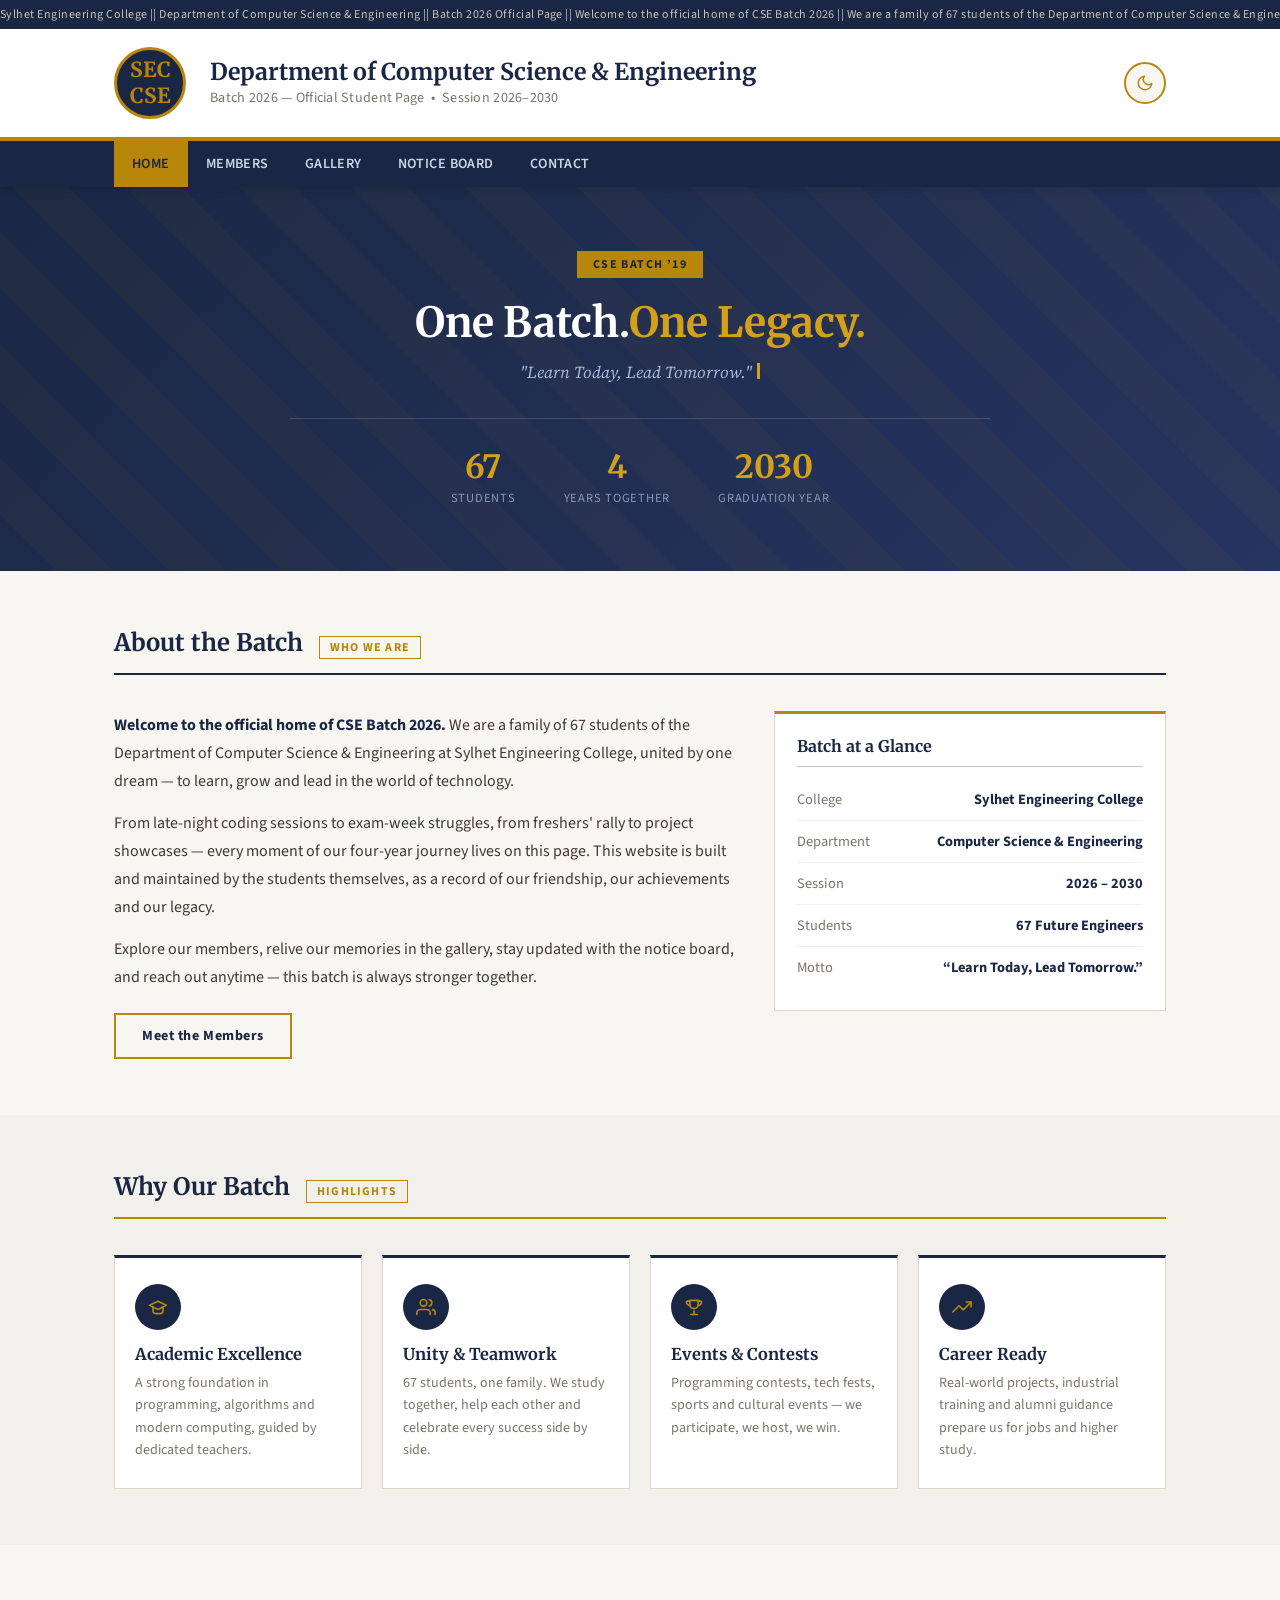
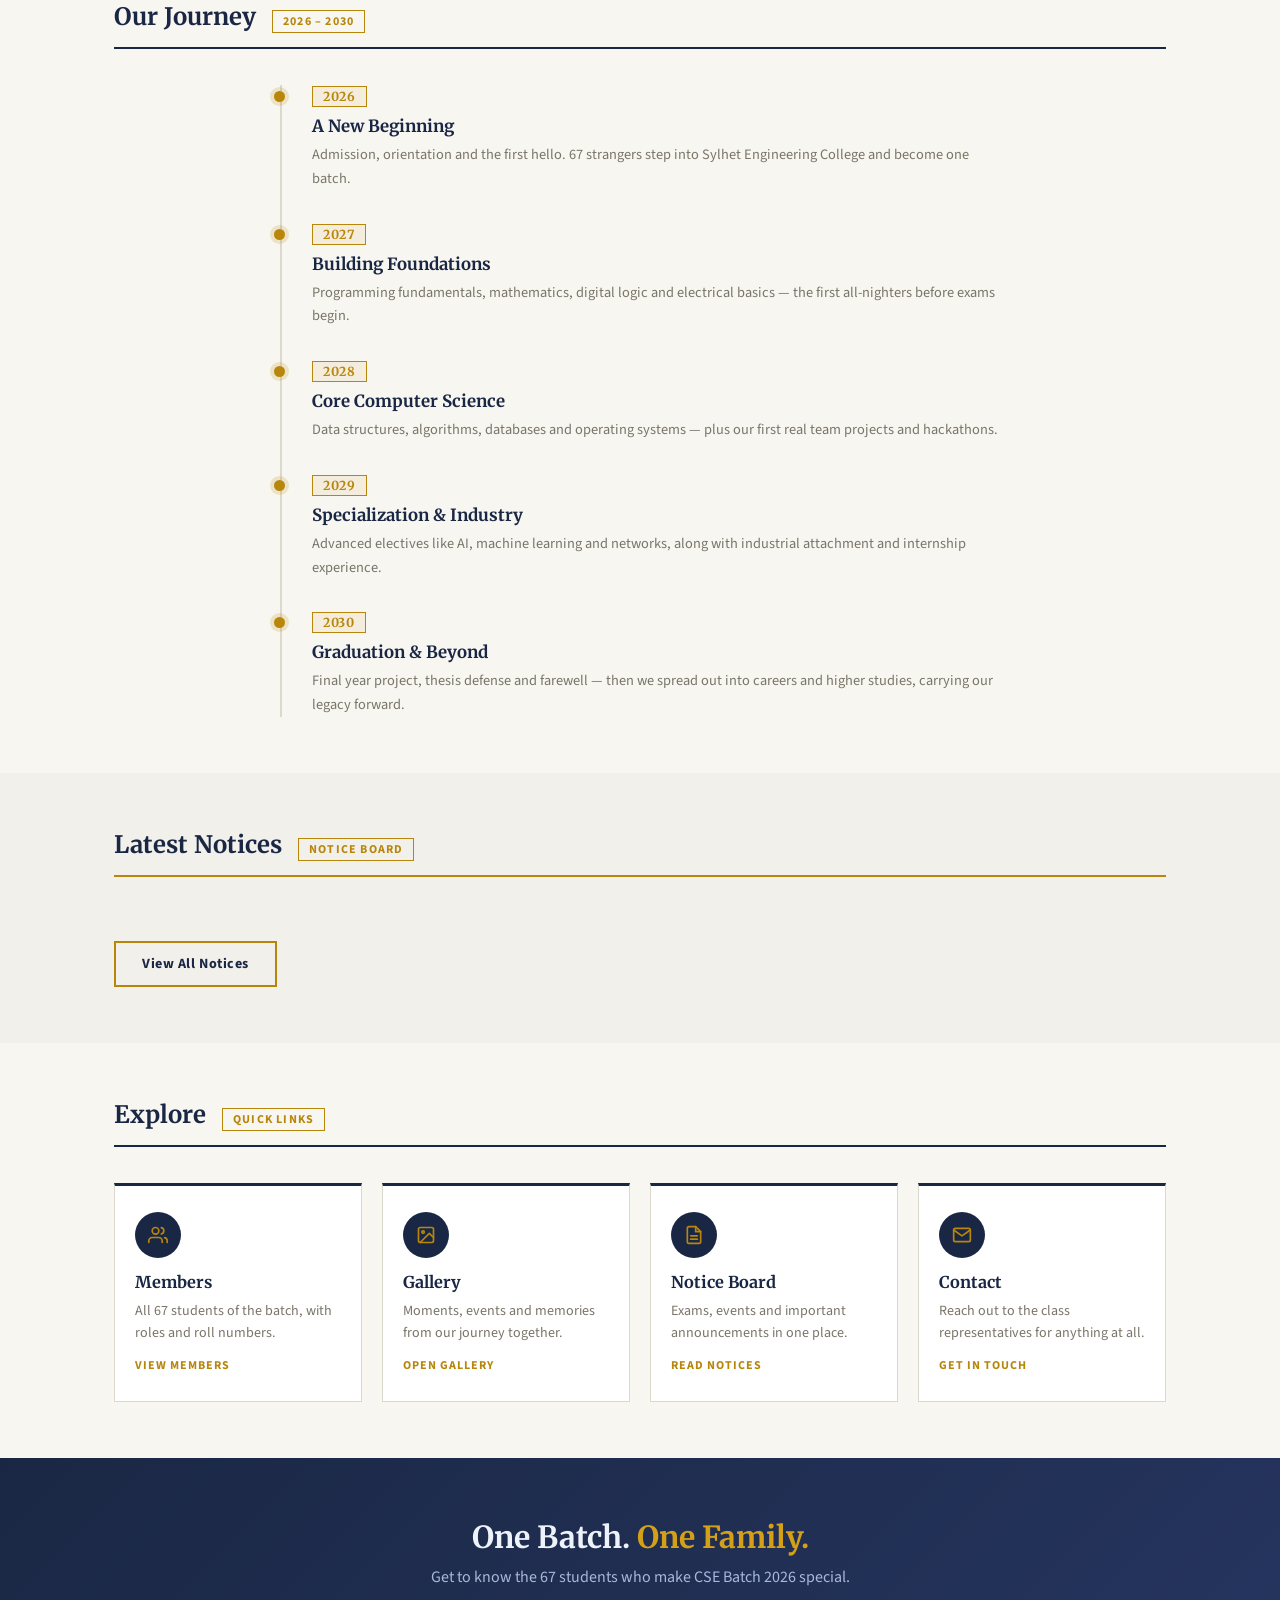
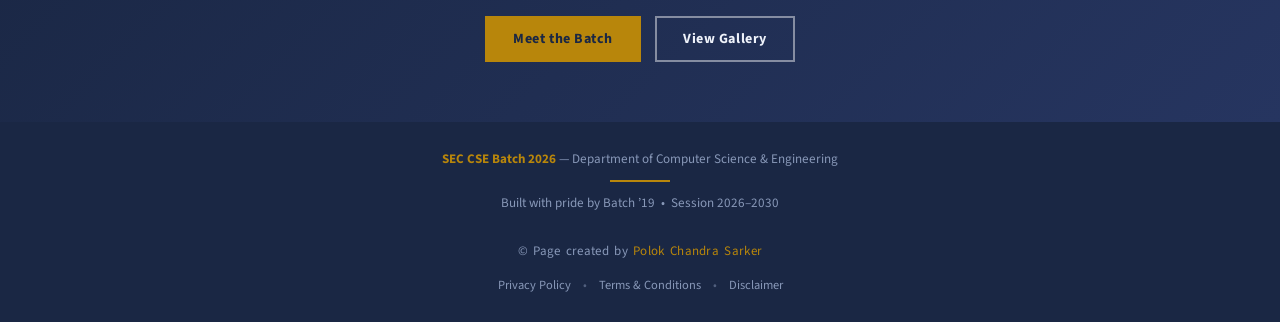
==== index.html @ 4a4667cd "Add files via upload" ====
<!DOCTYPE html>
<html lang="en">
<head>
<meta charset="UTF-8">
<meta name="viewport" content="width=device-width, initial-scale=1.0">
<meta name="description" content="Official student page of CSE Batch 2026 — Department of Computer Science & Engineering, Sylhet Engineering College. Session 2026–2030.">
<title> SEC CSE Batch 2026 | Department of Computer Science & Engineering</title>
<script>
(function () {
  try {
    var t = localStorage.getItem('theme');
    if (!t) t = window.matchMedia('(prefers-color-scheme: dark)').matches ? 'dark' : 'light';
    if (t === 'dark') document.documentElement.classList.add('dark-mode');
  } catch (e) {}
})();
</script>
<style>html.dark-mode{background:#0d1320}</style>
<link rel="stylesheet" href="style1.css">
<script src="notices-data.js" defer></script>
<script src="script.js" defer></script>
<script type="module" src="firebase-config.js"></script>
</head>
<body>

<div class="sticky-head">
<!-- TOP BAR -->
<div class="top-bar">
  <span class="sr-only">Sylhet Engineering College || Department of Computer Science &amp; Engineering || Batch 2026 Official Page</span>
  <div class="top-bar-marquee" aria-hidden="true">
    <div class="top-bar-track">
      <!-- Text is filled by script.js — edit TOP_BAR_TEXT at the top of script.js -->
    </div>
  </div>
</div>

<!-- HEADER -->
<header>
  <div class="header-inner">
    <div class="uni-seal"> SEC <br>CSE</div>
    <div class="header-text">
      <h1>Department of Computer Science & Engineering</h1>
      <p>Batch 2026 &mdash; Official Student Page &nbsp;&bull;&nbsp; Session 2026–2030</p>
    </div>
  </div>
</header>

<!-- NAV -->
<nav>
  <ul>
     <li><a href="index.html" class="active">Home</a></li>
    <li><a href="member.html">Members</a></li>
    <li><a href="gallery.html">Gallery</a></li>
    <li><a href="notice.html">Notice Board</a></li>
    <li><a href="contact.html">Contact</a></li>
  </ul>
</nav>
</div>

<!-- HERO -->
<div class="hero">
  <div class="hero-content">
    <div class="hero-badge">CSE Batch &rsquo;19</div>
    <h2 class="js-typing">One Batch. <span>One Legacy.</span></h2>
    <p class="hero-quote">
      <span class="sr-only">Student motivation:</span>
      <span id="typed-quote" aria-hidden="true">"Learn Today, Lead Tomorrow."</span><span class="type-caret" aria-hidden="true"></span>
    </p>
    <div class="hero-stats">
      <div class="stat-item">
        <div class="stat-num">67</div>
        <div class="stat-label">Students</div>
      </div>
      <div class="stat-item">
        <div class="stat-num">4</div>
        <div class="stat-label">Years Together</div>
      </div>
      <div class="stat-item">
        <div class="stat-num">2030</div>
        <div class="stat-label">Graduation Year</div>
      </div>
    </div>
  </div>
</div>

<!-- ABOUT -->
<div id="about">
  <div class="section">
    <div class="section-header">
      <h3 class="js-typing">About the Batch</h3>
      <span class="tag">Who We Are</span>
    </div>

    <div class="about-grid">
      <div class="about-text" data-reveal>
        <p>
          <strong>Welcome to the official home of CSE Batch 2026.</strong>
          We are a family of 67 students of the Department of Computer Science &amp; Engineering
          at Sylhet Engineering College, united by one dream &mdash; to learn, grow and lead in the
          world of technology.
        </p>
        <p>
          From late-night coding sessions to exam-week struggles, from freshers' rally to project
          showcases &mdash; every moment of our four-year journey lives on this page. This website is
          built and maintained by the students themselves, as a record of our friendship, our
          achievements and our legacy.
        </p>
        <p>
          Explore our members, relive our memories in the gallery, stay updated with the notice
          board, and reach out anytime &mdash; this batch is always stronger together.
        </p>
        <a href="member.html" class="btn btn-outline">Meet the Members</a>
      </div>

      <aside class="about-facts" data-reveal>
        <h4>Batch at a Glance</h4>
        <ul class="fact-list">
          <li><span>College</span><strong>Sylhet Engineering College</strong></li>
          <li><span>Department</span><strong>Computer Science &amp; Engineering</strong></li>
          <li><span>Session</span><strong>2026 &ndash; 2030</strong></li>
          <li><span>Students</span><strong>67 Future Engineers</strong></li>
          <li><span>Motto</span><strong>&ldquo;Learn Today, Lead Tomorrow.&rdquo;</strong></li>
        </ul>
      </aside>
    </div>
  </div>
</div>

<!-- HIGHLIGHTS -->
<div id="highlights" class="gallery-bg">
  <div class="gallery-inner">
    <div class="gallery-header">
      <h3 class="js-typing">Why Our Batch</h3>
      <span class="tag">Highlights</span>
    </div>

    <div class="feature-grid">
      <div class="feature-card" data-reveal>
        <div class="feature-icon">
          <svg xmlns="http://www.w3.org/2000/svg" width="20" height="20" viewBox="0 0 24 24" fill="none" stroke="currentColor" stroke-width="2" stroke-linecap="round" stroke-linejoin="round"><path d="M22 10 12 5 2 10l10 5 10-5z"/><path d="M6 12v5c0 1.66 2.69 3 6 3s6-1.34 6-3v-5"/></svg>
        </div>
        <h4>Academic Excellence</h4>
        <p>A strong foundation in programming, algorithms and modern computing, guided by dedicated teachers.</p>
      </div>

      <div class="feature-card" data-reveal>
        <div class="feature-icon">
          <svg xmlns="http://www.w3.org/2000/svg" width="20" height="20" viewBox="0 0 24 24" fill="none" stroke="currentColor" stroke-width="2" stroke-linecap="round" stroke-linejoin="round"><path d="M17 21v-2a4 4 0 0 0-4-4H5a4 4 0 0 0-4 4v2"/><circle cx="9" cy="7" r="4"/><path d="M23 21v-2a4 4 0 0 0-3-3.87"/><path d="M16 3.13a4 4 0 0 1 0 7.75"/></svg>
        </div>
        <h4>Unity &amp; Teamwork</h4>
        <p>67 students, one family. We study together, help each other and celebrate every success side by side.</p>
      </div>

      <div class="feature-card" data-reveal>
        <div class="feature-icon">
          <svg xmlns="http://www.w3.org/2000/svg" width="20" height="20" viewBox="0 0 24 24" fill="none" stroke="currentColor" stroke-width="2" stroke-linecap="round" stroke-linejoin="round"><path d="M8 21h8"/><path d="M12 17v4"/><path d="M7 4h10v5a5 5 0 0 1-10 0V4z"/><path d="M17 5h3a1 1 0 0 1 1 1c0 2-2 4-4 4"/><path d="M7 5H4a1 1 0 0 0-1 1c0 2 2 4 4 4"/></svg>
        </div>
        <h4>Events &amp; Contests</h4>
        <p>Programming contests, tech fests, sports and cultural events &mdash; we participate, we host, we win.</p>
      </div>

      <div class="feature-card" data-reveal>
        <div class="feature-icon">
          <svg xmlns="http://www.w3.org/2000/svg" width="20" height="20" viewBox="0 0 24 24" fill="none" stroke="currentColor" stroke-width="2" stroke-linecap="round" stroke-linejoin="round"><polyline points="23 6 13.5 15.5 8.5 10.5 1 18"/><polyline points="17 6 23 6 23 12"/></svg>
        </div>
        <h4>Career Ready</h4>
        <p>Real-world projects, industrial training and alumni guidance prepare us for jobs and higher study.</p>
      </div>
    </div>
  </div>
</div>

<!-- JOURNEY -->
<div id="journey">
  <div class="section">
    <div class="section-header">
      <h3 class="js-typing">Our Journey</h3>
      <span class="tag">2026 &ndash; 2030</span>
    </div>

    <div class="timeline">
      <div class="timeline-item" data-reveal>
        <div class="timeline-year">2026</div>
        <div class="timeline-content">
          <h4>A New Beginning</h4>
          <p>Admission, orientation and the first hello. 67 strangers step into Sylhet Engineering College and become one batch.</p>
        </div>
      </div>

      <div class="timeline-item" data-reveal>
        <div class="timeline-year">2027</div>
        <div class="timeline-content">
          <h4>Building Foundations</h4>
          <p>Programming fundamentals, mathematics, digital logic and electrical basics &mdash; the first all-nighters before exams begin.</p>
        </div>
      </div>

      <div class="timeline-item" data-reveal>
        <div class="timeline-year">2028</div>
        <div class="timeline-content">
          <h4>Core Computer Science</h4>
          <p>Data structures, algorithms, databases and operating systems &mdash; plus our first real team projects and hackathons.</p>
        </div>
      </div>

      <div class="timeline-item" data-reveal>
        <div class="timeline-year">2029</div>
        <div class="timeline-content">
          <h4>Specialization &amp; Industry</h4>
          <p>Advanced electives like AI, machine learning and networks, along with industrial attachment and internship experience.</p>
        </div>
      </div>

      <div class="timeline-item" data-reveal>
        <div class="timeline-year">2030</div>
        <div class="timeline-content">
          <h4>Graduation &amp; Beyond</h4>
          <p>Final year project, thesis defense and farewell &mdash; then we spread out into careers and higher studies, carrying our legacy forward.</p>
        </div>
      </div>
    </div>
  </div>
</div>

<!-- LATEST NOTICES -->
<div id="latest-notices" class="gallery-bg">
  <div class="gallery-inner">
    <div class="gallery-header">
      <h3 class="js-typing">Latest Notices</h3>
      <span class="tag">Notice Board</span>
    </div>

    <!-- Latest 3 notices, rendered by script.js from the shared NoticeStore (notices-data.js).
         Add/edit/delete notices in admin.html and this list updates automatically. -->
    <div class="notice-list home-notices" data-notices data-notices-limit="3"></div>

    <a href="notice.html" class="btn btn-outline">View All Notices</a>
  </div>
</div>

<!-- EXPLORE -->
<div id="explore">
  <div class="section">
    <div class="section-header">
      <h3 class="js-typing">Explore</h3>
      <span class="tag">Quick Links</span>
    </div>

    <div class="explore-grid">
      <a class="explore-card" href="member.html" data-reveal>
        <div class="explore-icon">
          <svg xmlns="http://www.w3.org/2000/svg" width="20" height="20" viewBox="0 0 24 24" fill="none" stroke="currentColor" stroke-width="2" stroke-linecap="round" stroke-linejoin="round"><path d="M17 21v-2a4 4 0 0 0-4-4H5a4 4 0 0 0-4 4v2"/><circle cx="9" cy="7" r="4"/><path d="M23 21v-2a4 4 0 0 0-3-3.87"/><path d="M16 3.13a4 4 0 0 1 0 7.75"/></svg>
        </div>
        <h4>Members</h4>
        <p>All 67 students of the batch, with roles and roll numbers.</p>
        <span class="explore-link">View Members</span>
      </a>

      <a class="explore-card" href="gallery.html" data-reveal>
        <div class="explore-icon">
          <svg xmlns="http://www.w3.org/2000/svg" width="20" height="20" viewBox="0 0 24 24" fill="none" stroke="currentColor" stroke-width="2" stroke-linecap="round" stroke-linejoin="round"><rect x="3" y="3" width="18" height="18" rx="2"/><circle cx="8.5" cy="8.5" r="1.5"/><polyline points="21 15 16 10 5 21"/></svg>
        </div>
        <h4>Gallery</h4>
        <p>Moments, events and memories from our journey together.</p>
        <span class="explore-link">Open Gallery</span>
      </a>

      <a class="explore-card" href="notice.html" data-reveal>
        <div class="explore-icon">
          <svg xmlns="http://www.w3.org/2000/svg" width="20" height="20" viewBox="0 0 24 24" fill="none" stroke="currentColor" stroke-width="2" stroke-linecap="round" stroke-linejoin="round"><path d="M14 2H6a2 2 0 0 0-2 2v16a2 2 0 0 0 2 2h12a2 2 0 0 0 2-2V8z"/><polyline points="14 2 14 8 20 8"/><line x1="16" y1="13" x2="8" y2="13"/><line x1="16" y1="17" x2="8" y2="17"/></svg>
        </div>
        <h4>Notice Board</h4>
        <p>Exams, events and important announcements in one place.</p>
        <span class="explore-link">Read Notices</span>
      </a>

      <a class="explore-card" href="contact.html" data-reveal>
        <div class="explore-icon">
          <svg xmlns="http://www.w3.org/2000/svg" width="20" height="20" viewBox="0 0 24 24" fill="none" stroke="currentColor" stroke-width="2" stroke-linecap="round" stroke-linejoin="round"><rect x="2" y="4" width="20" height="16" rx="2"/><path d="m22 6-10 7L2 6"/></svg>
        </div>
        <h4>Contact</h4>
        <p>Reach out to the class representatives for anything at all.</p>
        <span class="explore-link">Get in Touch</span>
      </a>
    </div>
  </div>
</div>

<!-- CTA -->
<div class="cta-band">
  <div class="cta-inner">
    <h3>One Batch. <span>One Family.</span></h3>
    <p>Get to know the 67 students who make CSE Batch 2026 special.</p>
    <div class="cta-actions">
      <a href="member.html" class="btn btn-gold">Meet the Batch</a>
      <a href="gallery.html" class="btn btn-ghost">View Gallery</a>
    </div>
  </div>
</div>

<!-- FOOTER -->
<footer>
  <div><strong> SEC CSE Batch 2026</strong> &mdash; Department of Computer Science &amp; Engineering</div>
  <div class="footer-rule"></div>
  <div> Built with pride by Batch &rsquo;19 &nbsp;&bull;&nbsp; Session 2026&ndash;2030</div>
  <div id="polok">© Page created by <a href="">Polok Chandra Sarker</a></div>
  <nav class="footer-legal" aria-label="Legal and information">
    <a href="privacy.html">Privacy Policy</a>
    <span class="sep" aria-hidden="true">&bull;</span>
    <a href="terms.html">Terms &amp; Conditions</a>
    <span class="sep" aria-hidden="true">&bull;</span>
    <a href="disclaimer.html">Disclaimer</a>
  </nav>
</footer>
</body>
</html>
---- style1.css ----
@import url('https://fonts.googleapis.com/css2?family=Merriweather:wght@400;700&family=Source+Sans+3:wght@300;400;600;700&family=Source+Serif+4:ital,wght@0,400;0,600;1,400&display=swap');

  :root {
    --navy: #1a2744;
    --gold: #b8860b;
    --gold-light: #d4a017;
    --cream: #f8f6f0;
    --white: #ffffff;
    --gray-100: #f2f0ea;
    --gray-300: #c8c4b8;
    --gray-500: #7a7569;
    --gray-700: #3d3a33;
    --red-accent: #8b1a1a;
    --heading-text: #1a2744;
    --border-color: #ddd8cc;
    --panel: #ffffff;
    --gallery-bg: #f2f0ea;
    color-scheme: light;
  }

  /* ── DARK MODE (class on <html> or <body>) ── */
  .dark-mode {
    --navy: #111a2c;
    --cream: #0d1320;
    --white: #172033;
    --gray-100: #1f2a42;
    --gray-300: #35415f;
    --gray-500: #96a2ba;
    --gray-700: #dbe2ee;
    --heading-text: #eef2fa;
    --border-color: #2b3752;
    --panel: #2a3c68;
    --gallery-bg: #18233f;
    color-scheme: dark;
  }

  html {
    background-color: var(--cream);
  }

  /* smooth theme switch for plain containers (no other transitions of their own) */
  .top-bar, header, nav, footer, .gallery-bg,
  .members-stats, .upcoming-card, .contact-card,
  .notice-date, .contact-icon, .uni-seal {
    transition: background-color 0.3s ease, color 0.3s ease, border-color 0.3s ease;
  }

  * { margin: 0; padding: 0; box-sizing: border-box; }

  body {
    font-family: 'Source Sans 3', sans-serif;
    background: var(--cream);
    color: var(--gray-700);
    transition: background-color 0.3s ease, color 0.3s ease;
  }

  /* ── TOP BAR (seamless marquee) ── */
  .top-bar {
    background: var(--navy);
    color: var(--gray-300);
    font-size: 0.75rem;
    padding: 6px 0;
    letter-spacing: 0.04em;
  }

  /* light top-bar text in dark mode */
  .dark-mode .top-bar {
    color: #e8ecf5;
  }

  .top-bar-marquee {
    overflow: hidden;
    white-space: nowrap;
  }

  /* track holds 8 identical copies; sliding -50% = exactly 4 copies,
     so the loop point is invisible as long as 4 copies fill the screen */
  .top-bar-track {
    display: inline-flex;
    width: max-content;
    will-change: transform;
    backface-visibility: hidden;
    animation: topBarScroll 40s linear infinite;
  }

  .top-bar-track span {
    flex-shrink: 0;
    padding-right: 24px;
  }

  @keyframes topBarScroll {
    from { transform: translateX(0); }
    to   { transform: translateX(-50%); }
  }

  @media (prefers-reduced-motion: reduce) {
    .top-bar-track { animation: none; }
  }

  /* ── STICKY TOP STACK (top bar + header + nav stay pinned while scrolling) ── */
  .sticky-head {
    position: sticky;
    top: 0;
    z-index: 1000;
    box-shadow: 0 2px 10px rgba(0, 0, 0, 0.15);
  }

  /* ── HEADER ── */
  header {
    background: var(--white);
    border-bottom: 4px solid var(--gold);
    padding: 0;
  }

  .header-inner {
    max-width: 1100px;
    margin: 0 auto;
    display: flex;
    align-items: center;
    gap: 24px;
    padding: 18px 24px;
  }

  .uni-seal {
    width: 72px;
    height: 72px;
    background: var(--navy);
    border-radius: 80%;
    display: flex;
    align-items: center;
    justify-content: center;
    flex-shrink: 0;
    font-family: 'Merriweather', serif;
    color: var(--gold);
    font-size: 1.3rem;
    font-weight: 700;
    border: 3px solid var(--gold);
  }

  .header-text h1 {
    font-family: 'Merriweather', serif;
    font-size: 1.45rem;
    color: var(--heading-text);
    font-weight: 700;
    line-height: 1.2;
  }

  .header-text p {
    font-size: 0.88rem;
    color: var(--gray-500);
    margin-top: 3px;
    letter-spacing: 0.02em;
  }

  /* ── NAV ── */
  nav {
    background: var(--navy);
  }

  nav ul {
    max-width: 1100px;
    margin: 0 auto;
    display: flex;
    list-style: none;
    padding: 0 24px;
  }

  nav ul li a {
    display: block;
    color: #cbd5e8;
    text-decoration: none;
    padding: 13px 18px;
    font-size: 0.88rem;
    font-weight: 600;
    letter-spacing: 0.03em;
    text-transform: uppercase;
    transition: background 0.2s, color 0.2s;
  }

  nav ul li a:hover,
  nav ul li a.active {
    background: var(--gold);
    color: var(--navy);
  }

  /* ── HERO ── */
  .hero {
    background: linear-gradient(135deg, var(--navy) 0%, #263560 100%);
    color: var(--white);
    padding: 64px 24px;
    text-align: center;
    position: relative;
    overflow: hidden;
  }

  .hero::before {
    content: '';
    position: absolute;
    top: 0; left: 0; right: 0; bottom: 0;
    background: repeating-linear-gradient(
      45deg,
      transparent,
      transparent 40px,
      rgba(184,134,11,0.04) 40px,
      rgba(184,134,11,0.04) 80px
    );
  }

  .hero-content { position: relative; max-width: 700px; margin: 0 auto; }

  .hero-badge {
    display: inline-block;
    background: var(--gold);
    color: var(--navy);
    font-size: 0.75rem;
    font-weight: 700;
    letter-spacing: 0.12em;
    text-transform: uppercase;
    padding: 5px 16px;
    margin-bottom: 20px;
  }

  .hero h2 {
    font-family: 'Merriweather', serif;
    font-size: 2.6rem;
    font-weight: 700;
    line-height: 1.2;
    margin-bottom: 12px;
  }

  .hero h2 span { color: var(--gold-light); }

  /* hero keeps its navy gradient in both themes, so its text must stay light */
  .dark-mode .hero,
  .dark-mode .hero h2 {
    color: #eef2fa;
  }

  .hero p {
    font-size: 1.05rem;
    color: #a8b8d8;
    margin-bottom: 32px;
    font-family: 'Source Serif 4', serif;
    font-style: italic;
  }

  .hero-stats {
    display: flex;
    justify-content: center;
    gap: 48px;
    border-top: 1px solid rgba(255,255,255,0.15);
    padding-top: 28px;
  }

  .stat-item { text-align: center; }

  .stat-num {
    font-family: 'Merriweather', serif;
    font-size: 2rem;
    font-weight: 700;
    color: var(--gold-light);
  }

  .stat-label {
    font-size: 0.78rem;
    color: #8898b8;
    text-transform: uppercase;
    letter-spacing: 0.06em;
    margin-top: 2px;
  }

  /* ── SECTION WRAPPER ── */
  .section {
    max-width: 1100px;
    margin: 0 auto;
    padding: 56px 24px;
  }

  .section-header {
    display: flex;
    align-items: baseline;
    gap: 16px;
    margin-bottom: 36px;
    padding-bottom: 14px;
    border-bottom: 2px solid var(--navy);
  }

  .section-header h3 {
    font-family: 'Merriweather', serif;
    font-size: 1.5rem;
    color: var(--heading-text);
    font-weight: 700;
  }

  .section-header .tag {
    font-size: 0.75rem;
    font-weight: 700;
    letter-spacing: 0.1em;
    text-transform: uppercase;
    color: var(--gold);
    border: 1px solid var(--gold);
    padding: 2px 10px;
  }

  /* ── MEMBERS ── */
  .members-intro {
    max-width: 720px;
    margin: -14px auto 30px;
    text-align: center;
    color: var(--gray-500);
    font-size: 0.95rem;
    line-height: 1.65;
  }

  .members-stats {
    display: flex;
    justify-content: center;
    gap: 64px;
    background: var(--gray-100);
    border: 1px solid var(--border-color);
    border-left: 4px solid var(--gold);
    padding: 18px 24px;
    margin-bottom: 36px;
  }

  .mstat { text-align: center; }

  .mstat-num {
    display: block;
    font-family: 'Merriweather', serif;
    font-size: 1.6rem;
    font-weight: 700;
    color: var(--gold);
    line-height: 1.2;
  }

  .mstat-label {
    font-size: 0.7rem;
    text-transform: uppercase;
    letter-spacing: 0.08em;
    color: var(--gray-500);
  }

  .members-grid {
    display: grid;
    grid-template-columns: repeat(auto-fill, minmax(200px, 1fr));
    gap: 20px;
  }

  .member-card {
    position: relative;
    overflow: hidden;
    background: var(--white);
    border: 1px solid var(--border-color);
    border-top: 3px solid var(--navy);
    padding: 28px 16px 22px;
    text-align: center;
    transition: transform 0.3s ease, box-shadow 0.3s ease,
                border-color 0.3s ease, background-color 0.3s ease;
  }

  /* animated gold accent line */
  .member-card::before {
    content: '';
    position: absolute;
    top: 0;
    left: 50%;
    width: 0;
    height: 3px;
    background: linear-gradient(90deg, var(--gold), var(--gold-light));
    transition: width 0.35s ease, left 0.35s ease;
  }

  /* light sheen sweep */
  .member-card::after {
    content: '';
    position: absolute;
    top: 0;
    left: -80%;
    width: 50%;
    height: 100%;
    background: linear-gradient(120deg, transparent, rgba(255,255,255,0.18), transparent);
    transform: skewX(-20deg);
    transition: left 0.65s ease;
    pointer-events: none;
  }

  .member-card:hover {
    transform: translateY(-6px);
    border-color: var(--gold);
    box-shadow: 0 16px 34px rgba(26,39,68,0.16),
                0 5px 12px rgba(26,39,68,0.08);
  }

  .member-card:hover::before {
    width: 100%;
    left: 0;
  }

  .member-card:hover::after {
    left: 130%;
  }

  .member-role {
    position: absolute;
    top: 10px;
    right: 10px;
    font-size: 0.6rem;
    font-weight: 700;
    text-transform: uppercase;
    letter-spacing: 0.08em;
    padding: 3px 8px;
    background: var(--gray-100);
    color: var(--gray-500);
    z-index: 1;
  }

  .member-role.cr { background: #1a2744; color: var(--gold); }
  .member-role.acr { background: var(--gold); color: #1a2744; }

  .member-avatar {
    width: 72px;
    height: 72px;
    border-radius: 50%;
    background: var(--navy);
    margin: 0 auto 12px;
    display: flex;
    align-items: center;
    justify-content: center;
    font-family: 'Merriweather', serif;
    font-size: 1.4rem;
    color: var(--gold);
    font-weight: 700;
    letter-spacing: 0.02em;
    transition: transform 0.3s ease, box-shadow 0.3s ease;
  }

  .member-avatar.pending {
    background-image: url("data:image/svg+xml;utf8,<svg xmlns='http://www.w3.org/2000/svg' viewBox='0 0 24 24' fill='none' stroke='%23b8860b' stroke-width='1.5' stroke-linecap='round'><circle cx='12' cy='8' r='4'/><path d='M4 21c0-4.2 3.7-6.8 8-6.8s8 2.6 8 6.8'/></svg>");
    background-repeat: no-repeat;
    background-position: center;
    background-size: 52%;
  }

  .member-card:hover .member-avatar {
    transform: scale(1.1);
    box-shadow: 0 0 0 4px rgba(212,160,23,0.3);
  }

  .member-name {
    font-weight: 700;
    font-size: 0.95rem;
    color: var(--heading-text);
    margin-bottom: 6px;
    min-height: 1.2em;
    transition: color 0.25s ease;
  }

  .member-name.pending {
    color: var(--gray-300);
    font-style: italic;
    font-weight: 600;
  }

  .member-card:hover .member-name:not(.pending) { color: var(--gold); }

  .member-roll {
    font-size: 0.72rem;
    color: var(--gray-500);
    text-transform: uppercase;
    letter-spacing: 0.12em;
    padding-top: 8px;
    border-top: 1px solid var(--gray-100);
    display: inline-block;
    min-width: 70%;
  }

  /* ── MEMBER CARD SCROLL REVEAL ── */
  .js-reveal .member-card {
    opacity: 0;
  }

  .member-card.reveal-in {
    opacity: 1;
    animation: memberCardReveal 0.65s cubic-bezier(0.22, 0.61, 0.36, 1) backwards;
    animation-delay: var(--reveal-delay, 0ms);
  }

  @keyframes memberCardReveal {
    from {
      opacity: 0;
      transform: translateY(26px);
    }
    to {
      opacity: 1;
      transform: translateY(0);
    }
  }

  /* ── GALLERY ── */
  .gallery-bg { background: var(--gallery-bg); }

  .gallery-inner {
    max-width: 1100px;
    margin: 0 auto;
    padding: 56px 24px;
  }

  .gallery-header {
    display: flex;
    align-items: baseline;
    gap: 16px;
    margin-bottom: 36px;
    padding-bottom: 14px;
    border-bottom: 2px solid var(--gold);
  }

  .gallery-header h3 {
    font-family: 'Merriweather', serif;
    font-size: 1.5rem;
    color: var(--heading-text);
    font-weight: 700;
  }

  .gallery-header .tag {
    font-size: 0.75rem;
    font-weight: 700;
    letter-spacing: 0.1em;
    text-transform: uppercase;
    color: var(--gold);
    border: 1px solid var(--gold);
    padding: 2px 10px;
  }

  .gallery-grid {
    display: grid;
    grid-template-columns: repeat(auto-fill, minmax(240px, 1fr));
    grid-auto-rows: 190px;
    gap: 8px;
  }

  .gallery-emoji {
    font-size: 2.5rem;
    line-height: 1;
    transition: transform 0.35s ease;
  }

  .gallery-item:hover .gallery-emoji { transform: scale(1.18); }

  .gallery-item {
    background: var(--panel);
    border: 1px solid rgba(184,134,11,0.25);
    display: flex;
    align-items: center;
    justify-content: center;
    font-size: 2.5rem;
    color: rgba(184,134,11,0.5);
    overflow: hidden;
    position: relative;
    cursor: pointer;
    transition: transform 0.3s ease, box-shadow 0.3s ease, border-color 0.3s ease,
                background-color 0.3s ease;
  }

  .gallery-item:hover {
    border-color: var(--gold);
    box-shadow: 0 10px 26px rgba(0,0,0,0.35);
  }

  .gallery-item:first-child {
    grid-row: span 2;
    grid-column: span 2;
  }

  .gallery-item:first-child .gallery-emoji { font-size: 3.5rem; }

  .gallery-item:hover::after {
    content: 'View';
    position: absolute;
    inset: 0;
    background: rgba(26,39,68,0.7);
    display: flex;
    align-items: center;
    justify-content: center;
    color: var(--gold);
    font-size: 0.9rem;
    font-weight: 700;
    letter-spacing: 0.1em;
    text-transform: uppercase;
  }

  .gallery-caption {
    position: absolute;
    bottom: 0; left: 0; right: 0;
    background: linear-gradient(transparent, rgba(0,0,0,0.7));
    color: var(--white);
    font-size: 0.78rem;
    padding: 20px 10px 8px;
    opacity: 0;
    transition: opacity 0.2s;
  }

  .gallery-item:hover .gallery-caption { opacity: 1; }

  /* ── NOTICES ── */
  .notices-grid {
    display: grid;
    grid-template-columns: 2fr 1fr;
    gap: 28px;
    align-items: start;
  }

  .notice-list { display: flex; flex-direction: column; gap: 0; }

  .notice-item {
    display: flex;
    gap: 16px;
    padding: 18px 0;
    border-bottom: 1px solid var(--gray-300);
  }

  .notice-date {
    flex-shrink: 0;
    width: 52px;
    text-align: center;
    background: var(--navy);
    color: var(--white);
    padding: 8px 4px;
    align-self: flex-start;
  }

  .notice-date .day {
    display: block;
    font-family: 'Merriweather', serif;
    font-size: 1.4rem;
    font-weight: 700;
    color: var(--gold-light);
    line-height: 1;
  }

  .notice-date .month {
    display: block;
    font-size: 0.65rem;
    text-transform: uppercase;
    letter-spacing: 0.08em;
    color: #8898b8;
    margin-top: 2px;
  }

  .notice-body { flex: 1; }

  .notice-body h4 {
    font-weight: 700;
    font-size: 0.98rem;
    color: var(--heading-text);
    margin-bottom: 4px;
  }

  .notice-body p {
    font-size: 0.85rem;
    color: var(--gray-500);
    line-height: 1.5;
  }

  .notice-pill {
    display: inline-block;
    font-size: 0.68rem;
    font-weight: 700;
    text-transform: uppercase;
    letter-spacing: 0.06em;
    padding: 2px 8px;
    margin-top: 6px;
  }

  .notice-pill.exam { background: #8b1a1a; color: var(--white); }
  .notice-pill.event { background: var(--gold); color: var(--navy); }
  .notice-pill.notice { background: var(--navy); color: var(--gold); }

  .upcoming-card {
    background: var(--white);
    border: 1px solid var(--border-color);
    border-left: 4px solid var(--gold);
    padding: 20px;
  }

  .upcoming-card h4 {
    font-family: 'Merriweather', serif;
    font-size: 1rem;
    color: var(--heading-text);
    margin-bottom: 16px;
    padding-bottom: 10px;
    border-bottom: 1px solid var(--gray-300);
  }

  .upcoming-event {
    display: flex;
    gap: 12px;
    margin-bottom: 14px;
    padding-bottom: 14px;
    border-bottom: 1px solid var(--gray-100);
  }

  .upcoming-event:last-child { border-bottom: none; margin-bottom: 0; padding-bottom: 0; }

  .event-dot {
    width: 10px;
    height: 10px;
    border-radius: 50%;
    background: var(--gold);
    flex-shrink: 0;
    margin-top: 5px;
  }

  .event-info { font-size: 0.85rem; }
  .event-info strong { display: block; color: var(--heading-text); font-weight: 700; }
  .event-info span { color: var(--gray-500); font-size: 0.78rem; }

  /* ── CONTACT ── */
  .contact-bg { background: var(--gray-100); border-top: 1px solid var(--gray-300); }

  .contact-grid {
    display: grid;
    grid-template-columns: repeat(3, 1fr);
    gap: 24px;
  }

  .contact-card {
    background: var(--white);
    border: 1px solid var(--border-color);
    border-top: 3px solid var(--navy);
    padding: 24px 20px;
  }

  .contact-card h4 {
    font-family: 'Merriweather', serif;
    font-size: 0.98rem;
    color: var(--heading-text);
    margin-bottom: 14px;
    padding-bottom: 10px;
    border-bottom: 1px solid var(--gray-300);
  }

  .contact-link {
    display: flex;
    align-items: center;
    gap: 10px;
    padding: 8px 0;
    color: var(--gray-700);
    text-decoration: none;
    font-size: 0.88rem;
    transition: color 0.15s;
    border-bottom: 1px solid var(--gray-100);
  }

  .contact-link:last-child { border-bottom: none; }

  .contact-link:hover { color: var(--heading-text); }

  .contact-icon {
    width: 28px;
    height: 28px;
    background: var(--navy);
    border-radius: 4px;
    display: flex;
    align-items: center;
    justify-content: center;
    font-size: 0.85rem;
    flex-shrink: 0;
    transition: transform 0.25s ease, background-color 0.3s ease;
  }

  .contact-link:hover .contact-icon { transform: scale(1.1); }

  .contact-text {
    display: flex;
    flex-direction: column;
    gap: 2px;
    min-width: 0;
  }

  .contact-text strong {
    color: var(--heading-text);
    font-size: 0.92rem;
    transition: color 0.15s;
  }

  .contact-text small {
    color: var(--gray-500);
    font-size: 0.78rem;
    letter-spacing: 0.02em;
  }

  .contact-link:hover .contact-text strong { color: var(--gold); }

  .contact-icon.facebook { background: #1877f2; color: #ffffff; }
  .contact-icon.whatsapp { background: #25d366; color: #ffffff; }
  .contact-icon.linkedin { background: #0077b5; color: #ffffff; }

  /* ── FOOTER ── */
  footer {
    background: var(--navy);
    color: #8898b8;
    text-align: center;
    padding: 28px 24px;
    font-size: 0.82rem;
  }

  footer strong { color: var(--gold); }

  .footer-rule {
    width: 60px;
    height: 2px;
    background: var(--gold);
    margin: 12px auto;
  }

  /* ── FOOTER LEGAL LINKS ── */
  .footer-legal {
    display: flex;
    justify-content: center;
    flex-wrap: wrap;
    align-items: center;
    gap: 6px 12px;
    margin-top: 16px;
    font-size: 0.78rem;
  }

  .footer-legal a {
    color: #8898b8;
    text-decoration: none;
    transition: color 0.2s;
  }

  .footer-legal a:hover { color: var(--gold); }

  .footer-legal .sep { color: rgba(136,152,184,0.5); }

  /* ── LEGAL / INFO PAGES ── */
  .legal-wrap { max-width: 800px; margin: 0 auto; }

  .legal-updated {
    display: inline-block;
    font-size: 0.75rem;
    font-weight: 700;
    letter-spacing: 0.06em;
    text-transform: uppercase;
    color: var(--gray-500);
    background: var(--gray-100);
    border: 1px solid var(--border-color);
    padding: 4px 12px;
    margin-bottom: 28px;
  }

  .legal-section { margin-bottom: 26px; }

  .legal-section h4 {
    font-family: 'Merriweather', serif;
    font-size: 1.05rem;
    color: var(--heading-text);
    margin-bottom: 8px;
  }

  .legal-section p,
  .legal-section li {
    font-size: 0.95rem;
    line-height: 1.7;
    color: var(--gray-700);
  }

  .legal-section ul { padding-left: 22px; margin-top: 6px; }
  .legal-section li { margin-bottom: 6px; }
  .legal-section a { color: var(--gold); text-decoration: none; }
  .legal-section a:hover { text-decoration: underline; }

  /* ── HOME: ABOUT ── */
  .about-grid {
    display: grid;
    grid-template-columns: 1.6fr 1fr;
    gap: 32px;
    align-items: start;
  }

  .about-text p {
    font-size: 1rem;
    line-height: 1.75;
    color: var(--gray-700);
    margin-bottom: 14px;
  }

  .about-text strong { color: var(--heading-text); }
  .about-text .btn { margin-top: 8px; }

  .about-facts {
    background: var(--panel);
    border: 1px solid var(--border-color);
    border-top: 3px solid var(--gold);
    padding: 22px;
  }

  .about-facts h4 {
    font-family: 'Merriweather', serif;
    font-size: 1rem;
    color: var(--heading-text);
    margin-bottom: 12px;
    padding-bottom: 10px;
    border-bottom: 1px solid var(--gray-300);
  }

  .fact-list { list-style: none; }

  .fact-list li {
    display: flex;
    justify-content: space-between;
    align-items: baseline;
    gap: 16px;
    padding: 10px 0;
    border-bottom: 1px solid var(--gray-100);
    font-size: 0.9rem;
  }

  .fact-list li:last-child { border-bottom: none; }
  .fact-list span { color: var(--gray-500); flex-shrink: 0; }
  .fact-list strong { color: var(--heading-text); text-align: right; }

  /* ── HOME: FEATURE / EXPLORE CARDS ── */
  .feature-grid,
  .explore-grid {
    display: grid;
    grid-template-columns: repeat(auto-fit, minmax(220px, 1fr));
    gap: 20px;
  }

  .feature-card,
  .explore-card {
    background: var(--panel);
    border: 1px solid var(--border-color);
    border-top: 3px solid var(--navy);
    padding: 26px 20px;
    transition: transform 0.3s ease, box-shadow 0.3s ease,
                border-color 0.3s ease, background-color 0.3s ease;
  }

  .feature-card:hover,
  .explore-card:hover {
    transform: translateY(-6px);
    border-color: var(--gold);
    box-shadow: 0 16px 34px rgba(26,39,68,0.16),
                0 5px 12px rgba(26,39,68,0.08);
  }

  .feature-icon,
  .explore-icon {
    width: 46px;
    height: 46px;
    border-radius: 50%;
    background: var(--navy);
    color: var(--gold);
    display: flex;
    align-items: center;
    justify-content: center;
    margin-bottom: 14px;
    transition: background-color 0.3s ease, color 0.3s ease;
  }

  .feature-card:hover .feature-icon,
  .explore-card:hover .explore-icon {
    background: var(--gold);
    color: var(--navy);
  }

  .feature-card h4,
  .explore-card h4 {
    font-family: 'Merriweather', serif;
    font-size: 1.02rem;
    color: var(--heading-text);
    margin-bottom: 8px;
  }

  .feature-card p,
  .explore-card p {
    font-size: 0.88rem;
    color: var(--gray-500);
    line-height: 1.6;
  }

  .explore-card { display: block; text-decoration: none; }

  .explore-link {
    display: inline-block;
    margin-top: 12px;
    font-size: 0.75rem;
    font-weight: 700;
    letter-spacing: 0.08em;
    text-transform: uppercase;
    color: var(--gold);
  }

  .explore-card:hover .explore-link { color: var(--gold-light); }

  /* ── HOME: JOURNEY TIMELINE ── */
  .timeline {
    position: relative;
    max-width: 720px;
    margin: 0 auto;
    padding-left: 30px;
    border-left: 2px solid var(--border-color);
    display: flex;
    flex-direction: column;
    gap: 32px;
  }

  .timeline-item { position: relative; }

  .timeline-item::before {
    content: '';
    position: absolute;
    left: -38px;
    top: 6px;
    width: 11px;
    height: 11px;
    border-radius: 50%;
    background: var(--gold);
    box-shadow: 0 0 0 4px rgba(184,134,11,0.18);
  }

  .timeline-year {
    display: inline-block;
    font-family: 'Merriweather', serif;
    font-weight: 700;
    font-size: 0.78rem;
    letter-spacing: 0.06em;
    color: var(--gold);
    background: rgba(184,134,11,0.08);
    border: 1px solid var(--gold);
    padding: 2px 10px;
    margin-bottom: 8px;
  }

  .timeline-content h4 {
    font-family: 'Merriweather', serif;
    font-size: 1.05rem;
    color: var(--heading-text);
    margin-bottom: 6px;
  }

  .timeline-content p {
    font-size: 0.9rem;
    color: var(--gray-500);
    line-height: 1.65;
  }

  /* ── HOME: NOTICES PREVIEW ── */
  .home-notices { margin-bottom: 28px; }

  /* ── HOME: CTA BAND ── */
  .cta-band {
    background: linear-gradient(135deg, var(--navy) 0%, #263560 100%);
    color: #eef2fa;
    padding: 60px 24px;
    text-align: center;
  }

  .cta-band h3 {
    font-family: 'Merriweather', serif;
    font-size: 1.9rem;
    margin-bottom: 10px;
  }

  .cta-band h3 span { color: var(--gold-light); }

  .cta-band p {
    color: #a8b8d8;
    font-size: 1rem;
    margin-bottom: 28px;
  }

  .cta-actions {
    display: flex;
    justify-content: center;
    gap: 14px;
    flex-wrap: wrap;
  }

  /* ── BUTTONS ── */
  .btn {
    display: inline-block;
    font-weight: 700;
    font-size: 0.88rem;
    letter-spacing: 0.04em;
    padding: 11px 26px;
    text-decoration: none;
    cursor: pointer;
    transition: background-color 0.25s ease, color 0.25s ease, border-color 0.25s ease;
  }

  .btn-gold {
    background: var(--gold);
    color: var(--navy);
    border: 2px solid var(--gold);
  }

  .btn-gold:hover {
    background: var(--gold-light);
    border-color: var(--gold-light);
  }

  .btn-ghost {
    background: transparent;
    color: #eef2fa;
    border: 2px solid rgba(255,255,255,0.45);
  }

  .btn-ghost:hover {
    border-color: var(--gold-light);
    color: var(--gold-light);
  }

  .btn-outline {
    background: transparent;
    color: var(--heading-text);
    border: 2px solid var(--gold);
  }

  .btn-outline:hover {
    background: var(--gold);
    color: var(--navy);
  }

  /* ── SCROLL REVEAL (generic [data-reveal]) ── */
  /* hidden state only applies when JS adds the .js class, so content is never lost */
  .js [data-reveal] {
    opacity: 0;
    transform: translateY(24px);
    transition: opacity 0.6s ease, transform 0.6s cubic-bezier(0.22, 0.61, 0.36, 1);
    transition-delay: var(--reveal-delay, 0ms);
  }

  .js [data-reveal].revealed {
    opacity: 1;
    transform: none;
  }

  @media (prefers-reduced-motion: reduce) {
    .js [data-reveal] {
      opacity: 1;
      transform: none;
      transition: none;
    }
  }

  @media (max-width: 900px) {
    .about-grid { grid-template-columns: 1fr; }
  }

  @media (max-width: 768px) {
    .cta-band h3 { font-size: 1.5rem; }
    .timeline { padding-left: 24px; }
    .timeline-item::before { left: -31px; }
  }

  /* ── RESPONSIVE ── */
  @media (max-width: 768px) {
    .hero h2 { font-size: 1.8rem; }
    .hero-stats { gap: 24px; }
    .gallery-grid { grid-template-columns: 1fr 1fr; grid-auto-rows: 140px; }
    .gallery-item:first-child { grid-row: span 1; grid-column: span 2; }
    .notices-grid { grid-template-columns: 1fr; }
    .contact-grid { grid-template-columns: 1fr; }
    nav ul { flex-wrap: wrap; }
    nav ul li a { padding: 10px 12px; font-size: 0.8rem; }
    .members-grid { grid-template-columns: repeat(auto-fill, minmax(150px, 1fr)); }
    .members-stats { gap: 28px; }
    .members-intro { padding: 0 8px; }
  }
  ::selection{
    color:#ffba0b
  }
  #polok{
    margin: 30px -3px 0px;
    text-align:center;
    font-size: 13px;
    word-spacing: 2px;
    letter-spacing: 0.3px;
  }
  #polok a{
    text-decoration: none;
    color: var(--gold);
    transition: color 0.2s;
  }
  #polok a:hover{
    color: #d4a017;
  }

  /* ── JS FEATURES ── */

  #back-to-top {
    position: fixed;
    bottom: 24px;
    right: 24px;
    width: 44px;
    height: 44px;
    border: none;
    border-radius: 50%;
    background: var(--gold);
    color: var(--navy);
    font-size: 1.2rem;
    font-weight: 700;
    cursor: pointer;
    opacity: 0;
    visibility: hidden;
    transform: translateY(10px);
    transition: opacity 0.25s, transform 0.25s, visibility 0.25s;
    box-shadow: 0 4px 12px rgba(26,39,68,0.3);
    z-index: 999;
  }

  #back-to-top.show {
    opacity: 1;
    visibility: visible;
    transform: translateY(0);
  }

  #back-to-top:hover { background: var(--gold-light); }

  .filter-bar {
    display: flex;
    gap: 8px;
    flex-wrap: wrap;
    margin-bottom: 20px;
  }

  .filter-btn {
    font-family: 'Source Sans 3', sans-serif;
    font-size: 0.78rem;
    font-weight: 700;
    letter-spacing: 0.05em;
    text-transform: uppercase;
    padding: 6px 16px;
    background: var(--white);
    color: var(--heading-text);
    border: 1px solid var(--gray-300);
    cursor: pointer;
    transition: background 0.2s, color 0.2s, border-color 0.2s;
  }

  .filter-btn:hover { border-color: var(--gold); }

  .filter-btn.active {
    background: var(--navy);
    color: var(--gold);
    border-color: var(--navy);
  }

  .member-search {
    width: 100%;
    max-width: 360px;
    padding: 10px 14px;
    margin-bottom: 20px;
    font-family: 'Source Sans 3', sans-serif;
    font-size: 0.9rem;
    color: var(--gray-700);
    background: var(--white);
    border: 1px solid var(--gray-300);
    outline: none;
    transition: border-color 0.2s;
  }

  .member-search:focus { border-color: var(--gold); }

  .no-result {
    text-align: center;
    color: var(--gray-500);
    font-size: 0.95rem;
    padding: 24px 0;
  }

  .lightbox {
    position: fixed;
    inset: 0;
    background: rgba(26,39,68,0.92);
    display: flex;
    align-items: center;
    justify-content: center;
    opacity: 0;
    visibility: hidden;
    transition: opacity 0.25s, visibility 0.25s;
    z-index: 1000;
  }

  .lightbox.open {
    opacity: 1;
    visibility: visible;
  }

  .lightbox-content {
    text-align: center;
    color: var(--white);
  }

  .lightbox-emoji {
    font-size: 6rem;
    line-height: 1;
    margin-bottom: 16px;
  }

  .lightbox-content p {
    font-family: 'Merriweather', serif;
    font-size: 1.2rem;
    color: var(--gold-light);
  }

  .lightbox-close {
    position: absolute;
    top: 16px;
    right: 28px;
    font-size: 2.5rem;
    color: var(--white);
    cursor: pointer;
    line-height: 1;
  }

  .lightbox-close:hover { color: var(--gold); }

  /* ── TYPING EFFECT ── */
  .type-caret {
    display: inline-block;
    width: 3px;
    height: 0.95em;
    margin-left: 5px;
    vertical-align: -0.08em;
    background: var(--gold-light);
    animation: caret-blink 0.8s step-end infinite;
  }

  @keyframes caret-blink {
    50% { opacity: 0; }
  }

  /* ── HERO QUOTE TYPEWRITER ── */
  .hero-quote {
    line-height: 1.55;
  }

  /* reserve two lines on small screens so hero stats never jump while typing */
  @media (max-width: 768px) {
    .hero-quote { min-height: 3.1em; }
  }

  .sr-only {
    position: absolute;
    width: 1px;
    height: 1px;
    padding: 0;
    margin: -1px;
    overflow: hidden;
    clip: rect(0, 0, 0, 0);
    white-space: nowrap;
    border: 0;
  }

  @media (prefers-reduced-motion: reduce) {
    .type-caret { animation: none; }
    .js-reveal .member-card,
    .member-card.reveal-in {
      opacity: 1;
      animation: none;
      transform: none;
    }
  }

  /* ── THEME TOGGLE ── */
  .theme-toggle {
    margin-left: auto;
    width: 42px;
    height: 42px;
    border-radius: 50%;
    border: 2px solid var(--gold);
    background: var(--cream);
    color: var(--gold);
    cursor: pointer;
    display: flex;
    align-items: center;
    justify-content: center;
    flex-shrink: 0;
    transition: transform 0.3s, background-color 0.3s, color 0.3s;
  }

  .theme-toggle:hover {
    transform: rotate(20deg) scale(1.08);
    background: var(--gold);
    color: var(--navy);
  }

  .theme-toggle svg { display: block; }

  /* ── NOTICE ADMIN PANEL (admin.html) ── */
  .admin-grid {
    display: grid;
    grid-template-columns: 1fr 1fr;
    gap: 28px;
    align-items: start;
  }

  .admin-card {
    background: var(--white);
    border: 1px solid var(--border-color);
    border-top: 3px solid var(--gold);
    padding: 24px;
    transition: background-color 0.3s ease, border-color 0.3s ease;
  }

  .admin-card h4 {
    font-family: 'Merriweather', serif;
    font-size: 1rem;
    color: var(--heading-text);
    margin-bottom: 16px;
    padding-bottom: 10px;
    border-bottom: 1px solid var(--gray-300);
  }

  .admin-field { margin-bottom: 16px; }

  .admin-field label {
    display: block;
    font-size: 0.75rem;
    font-weight: 700;
    letter-spacing: 0.06em;
    text-transform: uppercase;
    color: var(--heading-text);
    margin-bottom: 6px;
  }

  .admin-field input,
  .admin-field select,
  .admin-field textarea {
    width: 100%;
    padding: 10px 14px;
    font-family: 'Source Sans 3', sans-serif;
    font-size: 0.9rem;
    color: var(--gray-700);
    background: var(--white);
    border: 1px solid var(--gray-300);
    outline: none;
    transition: border-color 0.2s, background-color 0.3s ease;
  }

  .admin-field input:focus,
  .admin-field select:focus,
  .admin-field textarea:focus { border-color: var(--gold); }

  .admin-field textarea { resize: vertical; min-height: 96px; }

  .admin-field-row {
    display: grid;
    grid-template-columns: 1fr 1fr;
    gap: 16px;
  }

  .admin-actions {
    display: flex;
    gap: 12px;
    flex-wrap: wrap;
    margin-top: 20px;
  }

  .admin-actions .btn { padding: 10px 22px; cursor: pointer; }

  .admin-status {
    display: none;
    font-size: 0.85rem;
    font-weight: 600;
    color: #1e7d3c;
    background: rgba(30, 125, 60, 0.08);
    border-left: 3px solid #1e7d3c;
    padding: 8px 12px;
    margin-bottom: 16px;
  }

  .admin-status.error {
    color: var(--red-accent);
    background: rgba(139, 26, 26, 0.08);
    border-left-color: var(--red-accent);
  }

  .admin-item {
    display: flex;
    align-items: flex-start;
    justify-content: space-between;
    gap: 14px;
    padding: 14px 0;
    border-bottom: 1px solid var(--gray-300);
  }

  .admin-item:last-child { border-bottom: none; }

  .admin-item.editing {
    box-shadow: inset 3px 0 0 var(--gold);
    padding-left: 12px;
    margin-left: -15px;
  }

  .admin-item-info strong {
    display: block;
    font-size: 0.95rem;
    color: var(--heading-text);
    margin-bottom: 2px;
  }

  .admin-item-date {
    display: block;
    font-size: 0.78rem;
    color: var(--gray-500);
    margin-bottom: 4px;
  }

  .admin-item-actions {
    display: flex;
    gap: 8px;
    flex-shrink: 0;
  }

  .admin-btn {
    font-family: 'Source Sans 3', sans-serif;
    font-size: 0.72rem;
    font-weight: 700;
    letter-spacing: 0.05em;
    text-transform: uppercase;
    padding: 6px 14px;
    border: 1px solid transparent;
    cursor: pointer;
    transition: background-color 0.2s, color 0.2s;
  }

  .admin-btn.edit {
    background: var(--navy);
    color: var(--gold);
  }

  .admin-btn.edit:hover {
    background: var(--gold);
    color: var(--navy);
  }

  .admin-btn.delete {
    background: var(--red-accent);
    color: var(--white);
  }

  .admin-btn.delete:hover { background: #a52323; }

  @media (max-width: 900px) {
    .admin-grid { grid-template-columns: 1fr; }
    .admin-field-row { grid-template-columns: 1fr; }
  }

  /* ── FIREBASE ADMIN AUTH (admin.html) ──
     Minimal additions only — reuses the existing admin card styles. */

  /* [hidden] must always win, even over .admin-grid { display: grid } */
  [hidden] { display: none !important; }

  .admin-user-bar {
    display: flex;
    align-items: center;
    justify-content: space-between;
    gap: 12px;
    flex-wrap: wrap;
    background: var(--white);
    border: 1px solid var(--border-color);
    border-left: 3px solid var(--gold);
    padding: 10px 16px;
    margin-bottom: 20px;
    font-size: 0.85rem;
    color: var(--gray-700);
    transition: background-color 0.3s ease, border-color 0.3s ease;
  }

  .admin-user-bar strong { color: var(--heading-text); }

  .admin-user-bar .btn { padding: 7px 18px; font-size: 0.78rem; cursor: pointer; }
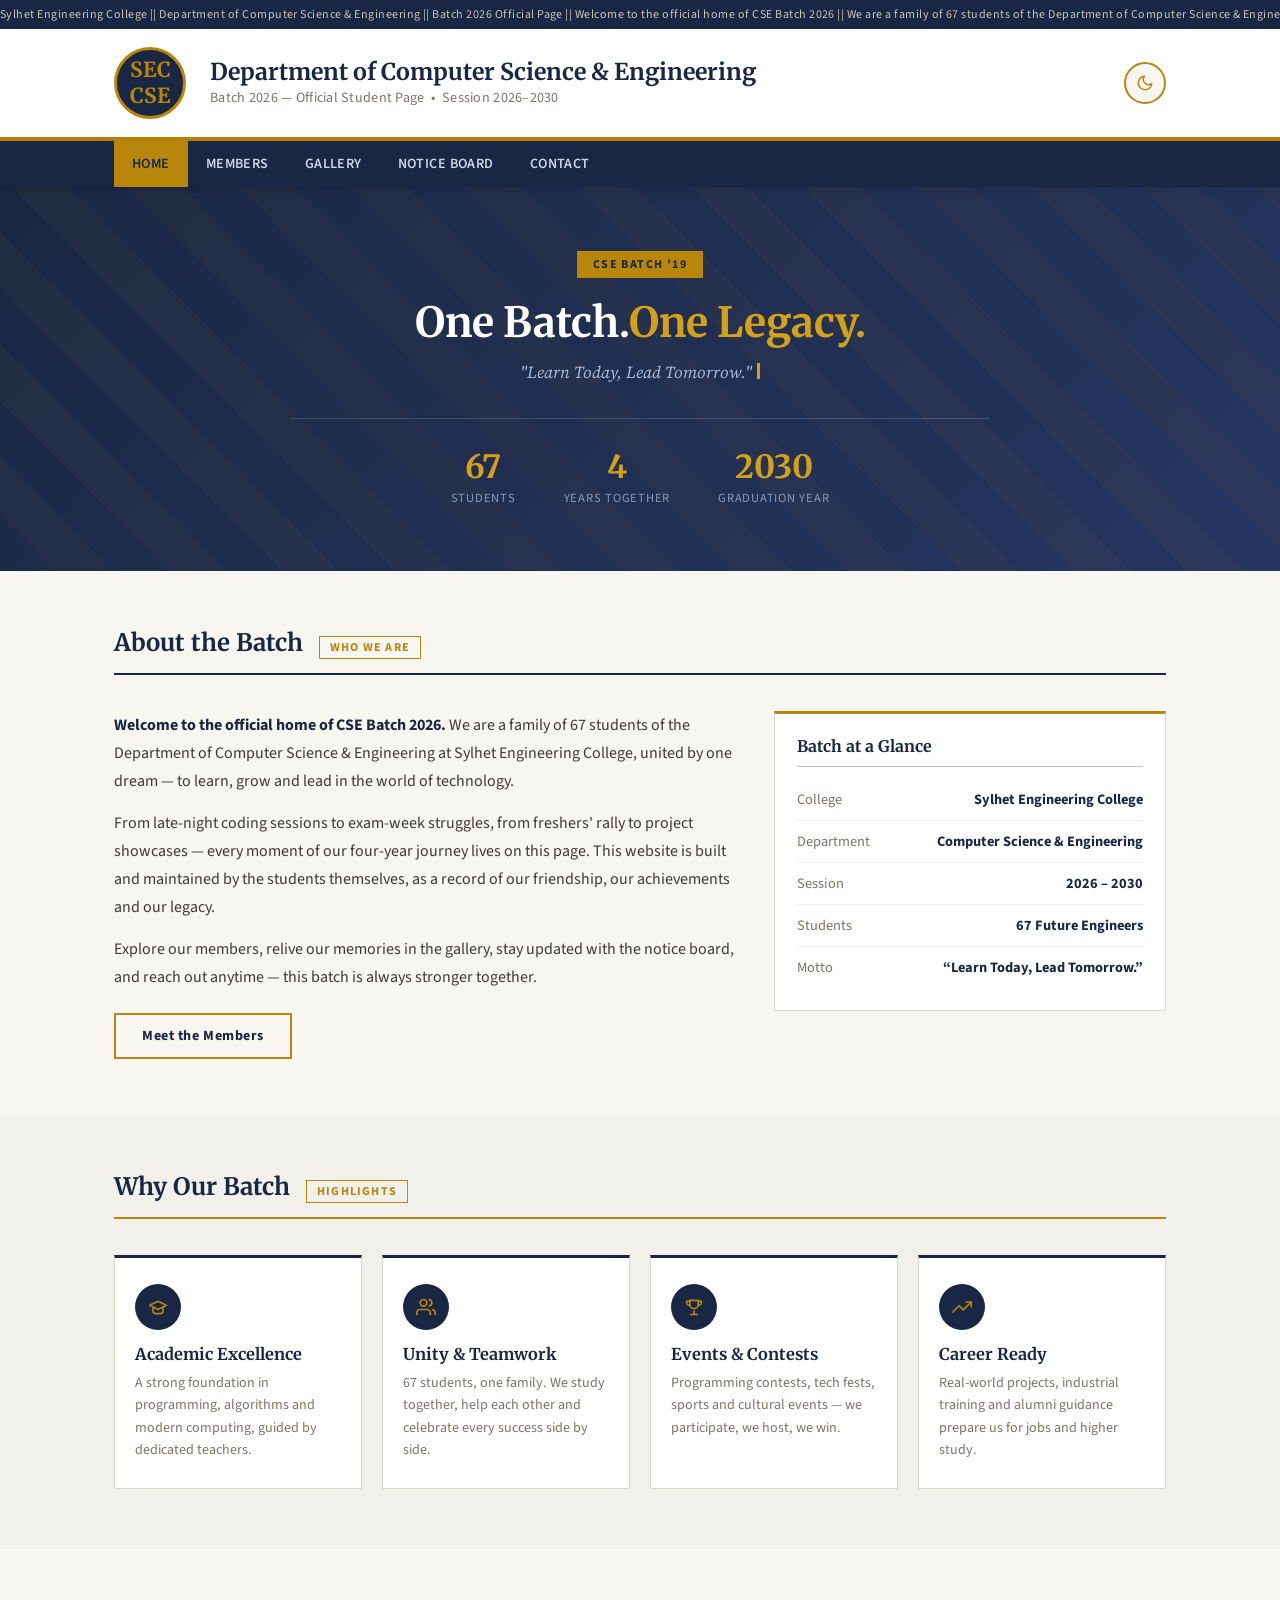
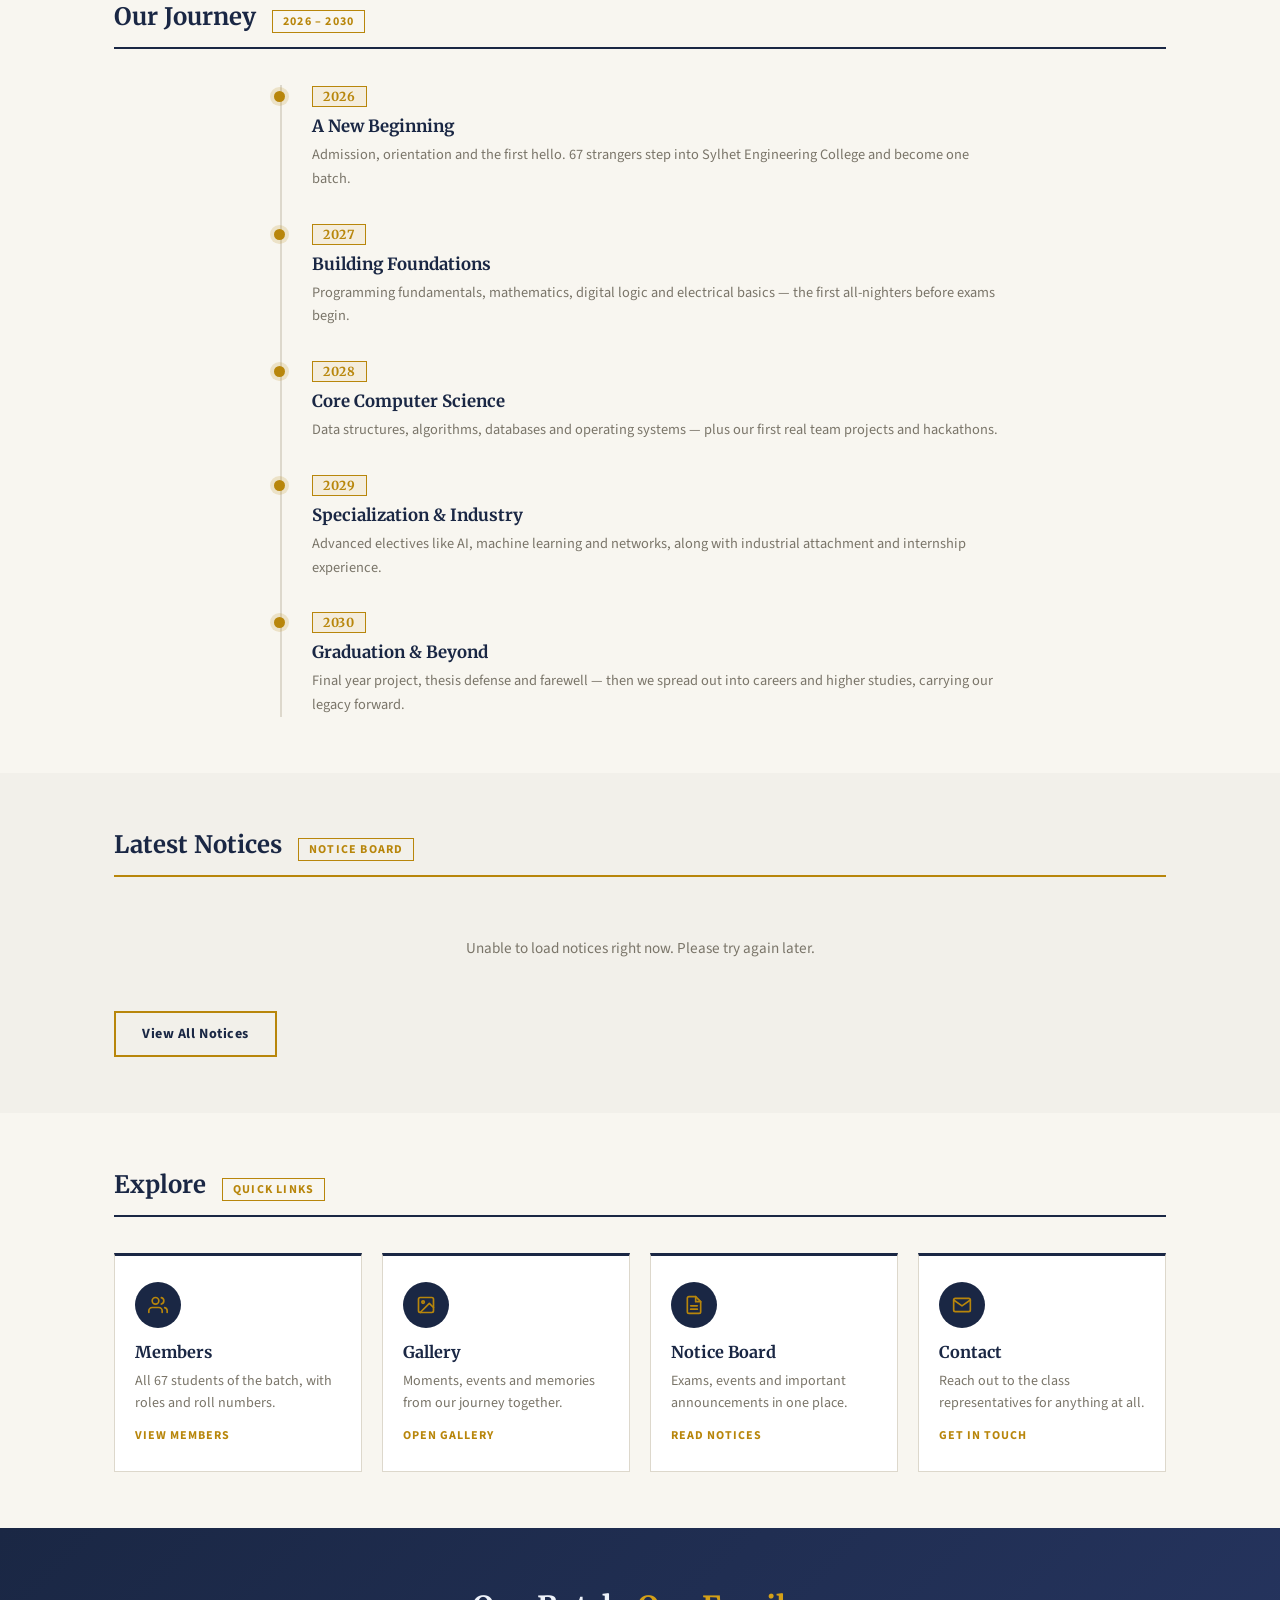
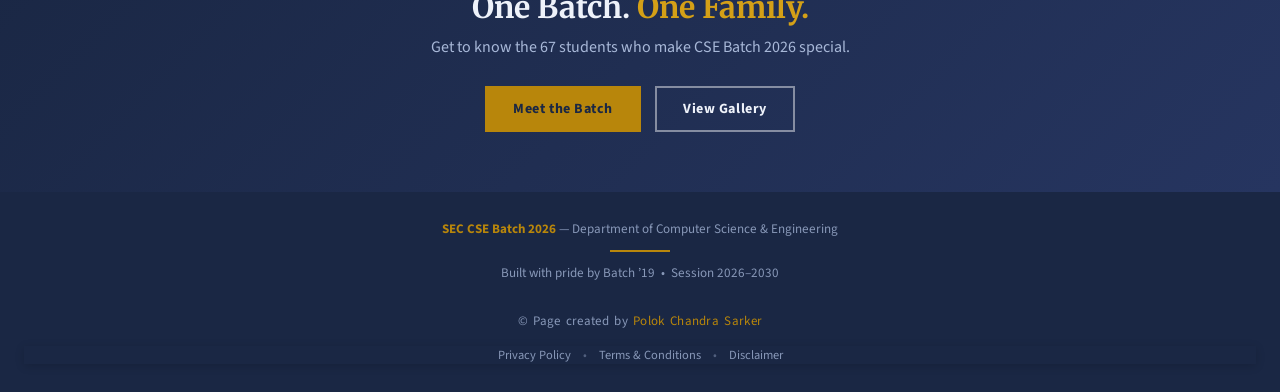
==== commit e6f98594: "Update website: add admin panel, Firebase config and data files" ====
--- a/index.html
+++ b/index.html
@@ -46,7 +46,12 @@
 
 <!-- NAV -->
 <nav>
-  <ul>
+  <button type="button" class="nav-toggle" id="nav-toggle" aria-label="Open navigation menu" aria-expanded="false" aria-controls="site-nav-menu">
+    <span class="nav-toggle-bar"></span>
+    <span class="nav-toggle-bar"></span>
+    <span class="nav-toggle-bar"></span>
+  </button>
+  <ul id="site-nav-menu">
      <li><a href="index.html" class="active">Home</a></li>
     <li><a href="member.html">Members</a></li>
     <li><a href="gallery.html">Gallery</a></li>
--- a/style1.css
+++ b/style1.css
@@ -54,8 +54,11 @@
     transition: background-color 0.3s ease, color 0.3s ease;
   }
 
-  /* ── TOP BAR (seamless marquee) ── */
+  /* ── TOP BAR (seamless marquee, pinned while scrolling) ── */
   .top-bar {
+    position: sticky;
+    top: 0;
+    z-index: 1000;
     background: var(--navy);
     color: var(--gray-300);
     font-size: 0.75rem;
@@ -97,13 +100,16 @@
     .top-bar-track { animation: none; }
   }
 
-  /* ── STICKY TOP STACK (top bar + header + nav stay pinned while scrolling) ── */
+  /* ── TOP AREA WRAPPER ──
+     display:contents removes this wrapper's own box, so the sticky .top-bar
+     is constrained by <body> and stays pinned for the WHOLE page scroll,
+     while header and nav stay in normal flow and scroll underneath it. */
   .sticky-head {
-    position: sticky;
-    top: 0;
-    z-index: 1000;
-    box-shadow: 0 2px 10px rgba(0, 0, 0, 0.15);
-  }
+    display: contents;
+  }
+
+  /* the shadow the wrapper used to carry (only its bottom edge was ever
+     visible) now sits on nav — identical look at rest */
 
   /* ── HEADER ── */
   header {
@@ -152,9 +158,13 @@
     letter-spacing: 0.02em;
   }
 
-  /* ── NAV ── */
+  /* ── NAV (pinned directly below the sticky Top Bar) ── */
   nav {
     background: var(--navy);
+    position: sticky;
+    top: var(--topbar-h, 0px);
+    z-index: 999;
+    box-shadow: 0 2px 10px rgba(0, 0, 0, 0.15);
   }
 
   nav ul {
@@ -1577,4 +1587,184 @@
 
   .admin-user-bar strong { color: var(--heading-text); }
 
-  .admin-user-bar .btn { padding: 7px 18px; font-size: 0.78rem; cursor: pointer; }+  .admin-user-bar .btn { padding: 7px 18px; font-size: 0.78rem; cursor: pointer; }
+
+  /* ══════════════════════════════════════════════════════════
+     ADDITIONS — sticky-header offsets, mobile hamburger menu,
+     dynamic Firestore gallery. Reuse existing colors/typography.
+     ══════════════════════════════════════════════════════════ */
+
+  /* ── STICKY HEADER SCROLL OFFSETS ──
+     --sticky-offset (Top Bar + nav, measured by script.js) keeps
+     hash/anchor targets clear of the pinned bar and nav;
+     --topbar-h is the Top Bar height the sticky nav parks below. */
+  html { scroll-padding-top: var(--sticky-offset, 0px); }
+
+  [id] { scroll-margin-top: var(--sticky-offset, 0px); }
+
+  @media (prefers-reduced-motion: no-preference) {
+    html { scroll-behavior: smooth; }
+  }
+
+  /* ── MOBILE HAMBURGER NAVIGATION ── */
+  .nav-toggle {
+    display: none;               /* desktop keeps the plain link row */
+    width: 46px;
+    height: 42px;
+    margin-right: 12px;
+    background: transparent;
+    border: none;
+    border-radius: 4px;
+    cursor: pointer;
+    flex-direction: column;
+    align-items: center;
+    justify-content: center;
+    gap: 5px;
+    flex-shrink: 0;
+  }
+
+  .nav-toggle .nav-toggle-bar {
+    display: block;
+    width: 24px;
+    height: 3px;
+    border-radius: 2px;
+    background: var(--gold);
+    transition: transform 0.25s ease, opacity 0.25s ease, background-color 0.2s ease;
+  }
+
+  .nav-toggle:hover .nav-toggle-bar,
+  .nav-toggle:focus-visible .nav-toggle-bar {
+    background: var(--gold-light);
+  }
+
+  .nav-toggle:focus-visible {
+    outline: 2px solid var(--gold-light);
+    outline-offset: 2px;
+  }
+
+  /* three lines -> X when the menu is open */
+  .nav-toggle.open .nav-toggle-bar:nth-child(1) { transform: translateY(8px) rotate(45deg); }
+  .nav-toggle.open .nav-toggle-bar:nth-child(2) { opacity: 0; }
+  .nav-toggle.open .nav-toggle-bar:nth-child(3) { transform: translateY(-8px) rotate(-45deg); }
+
+  @media (max-width: 768px) {
+
+    /* Collapsed hamburger mode applies ONLY once script.js has confirmed
+       JS is running (.js-nav on <html>), so with JS disabled the nav still
+       shows today's wrapped list of links. */
+    .js-nav nav {
+      display: flex;
+      justify-content: flex-end;
+      align-items: stretch;
+      /* position: sticky comes from the base nav rule; sticky still anchors
+         the absolute-positioned dropdown below the hamburger button */
+      padding: 4px 10px;
+    }
+
+    .js-nav nav .nav-toggle { display: inline-flex; }
+
+    /* dropdown overlays page content; stays inside nav
+       (z-index 999), so it is never hidden behind cards/images */
+    .js-nav nav > ul {
+      display: none;
+      position: absolute;
+      top: 100%;
+      left: 0;
+      right: 0;
+      flex-direction: column;
+      background: var(--navy);
+      box-shadow: 0 16px 28px rgba(0, 0, 0, 0.35);
+      padding: 6px 0 10px;
+      margin: 0;
+    }
+
+    .js-nav nav > ul.open { display: flex; }
+
+    .js-nav nav > ul li a {
+      display: block;
+      padding: 13px 24px;
+      font-size: 0.85rem;
+    }
+  }
+
+  /* ── DYNAMIC GALLERY IMAGES ── */
+  .gallery-item .gallery-img {
+    position: absolute;
+    inset: 0;
+    width: 100%;
+    height: 100%;
+    object-fit: cover;
+    display: block;
+    transition: transform 0.4s ease;
+  }
+
+  .gallery-item:hover .gallery-img { transform: scale(1.06); }
+
+  /* broken/missing image URL -> JS swaps in an emoji tile fallback */
+  .gallery-item.broken .gallery-caption { opacity: 1; }
+
+  /* loading skeletons shown while Firestore responds */
+  .gallery-skeleton {
+    background: linear-gradient(100deg,
+      var(--gray-100) 40%, var(--white) 50%, var(--gray-100) 60%);
+    background-size: 200% 100%;
+    animation: galleryShimmer 1.3s linear infinite;
+    cursor: default;
+    border-color: var(--border-color);
+  }
+
+  .gallery-skeleton:hover { border-color: rgba(184,134,11,0.25); box-shadow: none; }
+  .gallery-skeleton:hover::after { content: none; }
+
+  @keyframes galleryShimmer {
+    from { background-position: 200% 0; }
+    to   { background-position: -200% 0; }
+  }
+
+  @media (prefers-reduced-motion: reduce) {
+    .gallery-skeleton { animation: none; }
+    .gallery-item:hover .gallery-img { transform: none; }
+  }
+
+  /* full-size photo inside the existing lightbox */
+  .lightbox-img {
+    display: block;
+    max-width: min(92vw, 960px);
+    max-height: 76vh;
+    object-fit: contain;
+    margin: 0 auto 14px;
+    border: 1px solid rgba(212,160,23,0.4);
+  }
+
+  /* ── ADMIN: GALLERY MANAGEMENT ── */
+  .admin-thumb {
+    width: 64px;
+    height: 48px;
+    object-fit: cover;
+    background: var(--gray-100);
+    border: 1px solid var(--border-color);
+    flex-shrink: 0;
+  }
+
+  .admin-thumb-box {
+    width: 64px;
+    height: 48px;
+    flex-shrink: 0;
+    display: flex;
+    align-items: center;
+    justify-content: center;
+    background: var(--gray-100);
+    border: 1px solid var(--border-color);
+    color: rgba(184,134,11,0.5);
+    font-size: 1.2rem;
+  }
+
+  .admin-item-url {
+    display: block;
+    font-size: 0.75rem;
+    color: var(--gray-500);
+    max-width: 320px;
+    overflow: hidden;
+    text-overflow: ellipsis;
+    white-space: nowrap;
+  }
